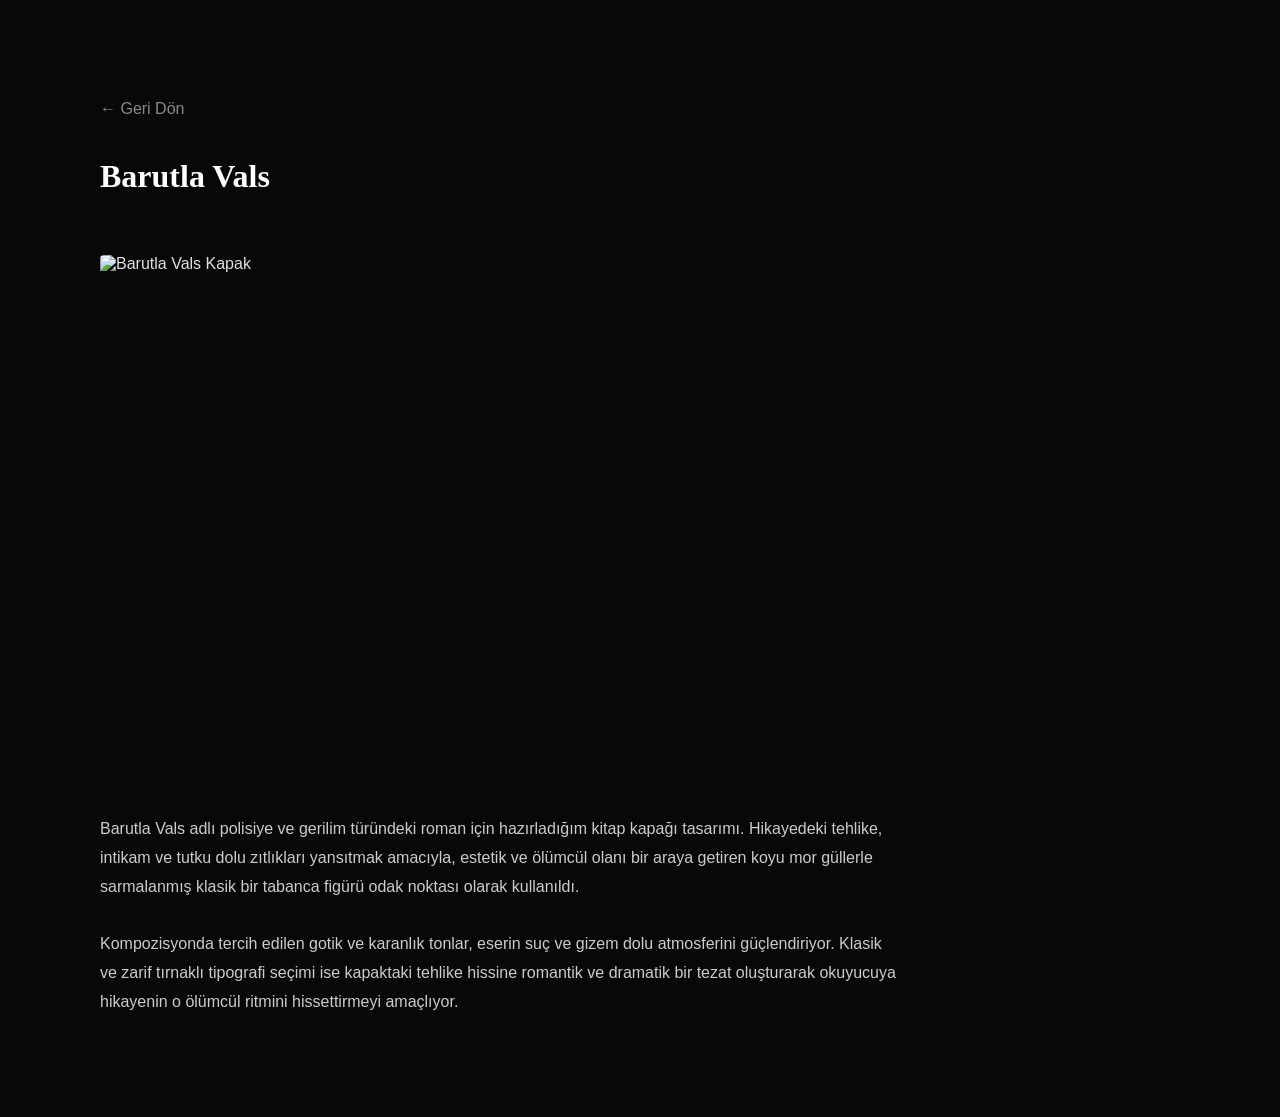
==== barutla-vals.html @ 6afc1987 "Add files via upload" ====
<!DOCTYPE html>
<html lang="tr">
<head>
    <meta charset="UTF-8">
    <meta name="viewport" content="width=device-width, initial-scale=1.0">
    <title>Barutla Vals | Meyra Özer</title>
    <link rel="stylesheet" href="style.css">
</head>
<body style="padding: 100px;">

   <a href="javascript:history.back()" style="color: #888; text-decoration: none;">← Geri Dön</a>
    
    <h1 style="font-family: 'Playfair Display', serif; margin: 40px 0; color: #fff;">Barutla Vals</h1>
    
    <div class="project-slider">
        <img src="images/barutla-vals/bv-01.jpg" alt="Barutla Vals Kapak">
    </div>
    
    <div style="max-width: 800px; line-height: 1.8; color: #ccc; margin-top: 40px;">
        <p>Barutla Vals adlı polisiye ve gerilim türündeki roman için hazırladığım kitap kapağı tasarımı. Hikayedeki tehlike, intikam ve tutku dolu zıtlıkları yansıtmak amacıyla, estetik ve ölümcül olanı bir araya getiren koyu mor güllerle sarmalanmış klasik bir tabanca figürü odak noktası olarak kullanıldı.</p>
        <br>
        <p>Kompozisyonda tercih edilen gotik ve karanlık tonlar, eserin suç ve gizem dolu atmosferini güçlendiriyor. Klasik ve zarif tırnaklı tipografi seçimi ise kapaktaki tehlike hissine romantik ve dramatik bir tezat oluşturarak okuyucuya hikayenin o ölümcül ritmini hissettirmeyi amaçlıyor.</p>
    </div>

    <script>
        const slider = document.querySelector('.project-slider');
        slider.addEventListener('wheel', (evt) => {
            if (Math.abs(evt.deltaX) > 0) return; 
            evt.preventDefault();
            if (evt.deltaY > 0) { slider.scrollLeft += 550; } 
            else { slider.scrollLeft -= 550; }
        });
    </script>
</body>
</html>
---- style.css ----
/* GLOBAL AYARLAR */
* {
    margin: 0;
    padding: 0;
    box-sizing: border-box;
}

body {
    background-color: #080808; 
    color: #e0e0e0;
    font-family: 'Inter', sans-serif;
    overflow-x: hidden;
    scroll-behavior: smooth;
}

/* ------------------- */
/* HERO (KAPAK) BÖLÜMÜ */
/* ------------------- */
.hero-section {
    position: relative;
    width: 100%;
    height: 100vh;
    display: flex;
    justify-content: center;
    align-items: center;
    overflow: hidden;
}

.bg-video {
    position: absolute;
    top: 50%;
    left: 50%;
    min-width: 100%;
    min-height: 100%;
    transform: translate(-50%, -50%);
    object-fit: cover;
    z-index: 1;
    opacity: 0.8; 
}

.video-overlay {
    position: absolute;
    top: 0;
    left: 0;
    width: 100%;
    height: 100%;
    background: radial-gradient(circle, rgba(0,0,0,0.4) 0%, rgba(0,0,0,0.85) 100%);
    z-index: 2;
}

.hero-content {
    position: relative;
    z-index: 3;
    text-align: center;
}

.hero-content h1 {
    font-family: 'Playfair Display', serif;
    font-size: 95px;
    font-weight: 400;
    letter-spacing: 14px;
    color: #ffffff;
    margin-bottom: 15px;
    text-shadow: 0 10px 30px rgba(0,0,0,0.8);
}

.hero-content p {
    font-size: 14px;
    font-weight: 300;
    color: #a0a0a0;
    letter-spacing: 8px;
    text-transform: uppercase;
    margin-bottom: 60px;
}

.scroll-indicator {
    font-size: 11px;
    color: #e3e3e3;
    letter-spacing: 3px;
    text-transform: uppercase;
    animation: floating 2.5s ease-in-out infinite;
    line-height: 2;
}

/* ------------------- */
/* YÜKLENME ANİMASYONLARI (FADE UP) */
/* ------------------- */
.fade-up {
    opacity: 0;
    transform: translateY(30px);
    animation: fadeUpAnim 1.2s cubic-bezier(0.16, 1, 0.3, 1) forwards;
}

.delay-1 { animation-delay: 0.3s; }
.delay-2 { animation-delay: 0.6s; }

@keyframes fadeUpAnim {
    to {
        opacity: 1;
        transform: translateY(0);
    }
}

@keyframes floating {
    0%, 100% { transform: translateY(0); }
    50% { transform: translateY(10px); }
}

/* ------------------- */
/* PROJELER GALERİSİ */
/* ------------------- */
main {
    max-width: 1300px;
    margin: 0 auto;
    padding: 120px 30px;
}

.section-header {
    margin-bottom: 60px;
    display: flex;
    align-items: center;
    gap: 20px;
}

.section-title {
    font-family: 'Playfair Display', serif;
    font-size: 32px;
    font-weight: 400;
    color: #fff;
    letter-spacing: 2px;
}

.line {
    flex-grow: 1;
    height: 1px;
    background: linear-gradient(90deg, #333, transparent);
}

.gallery {
    display: grid;
    grid-template-columns: repeat(auto-fit, minmax(340px, 1fr));
    gap: 40px;
}

.project-card {
    background: rgba(20, 20, 20, 0.4);
    border: 1px solid rgba(255, 255, 255, 0.05);
    border-radius: 2px; 
    backdrop-filter: blur(10px); 
    overflow: hidden;
    cursor: pointer;
    transition: all 0.5s cubic-bezier(0.16, 1, 0.3, 1);
}

.project-card:hover {
    transform: translateY(-10px);
    border-color: rgba(255, 255, 255, 0.2);
    box-shadow: 0 20px 40px rgba(0,0,0,0.6);
}

.card-img-placeholder {
    width: 100%;
    height: 300px;
    background-color: #111;
    transition: transform 0.7s ease;
}

.project-card:hover .card-img-placeholder {
    transform: scale(1.05); 
    background-color: #1a1a1a;
}

.project-info {
    padding: 25px;
    position: relative;
    background: linear-gradient(0deg, #0f0f0f 0%, transparent 100%);
    margin-top: -50px; 
}

.project-info h3 {
    font-family: 'Playfair Display', serif;
    font-size: 22px;
    color: #fff;
    font-weight: 400;
    margin-bottom: 6px;
    letter-spacing: 1px;
}

.project-info p {
    font-size: 13px;
    color: #888;
    letter-spacing: 1.5px;
    font-weight: 300;
    text-transform: uppercase;
}

.reveal {
    opacity: 0;
    transform: translateY(50px);
    transition: all 0.9s cubic-bezier(0.16, 1, 0.3, 1);
}

.reveal.active {
    opacity: 1;
    transform: translateY(0);
}

footer {
    text-align: center;
    padding: 80px 20px;
    color: #555;
    font-size: 13px;
    letter-spacing: 2px;
    background: linear-gradient(0deg, #050505 0%, #080808 100%);
}

footer p {
    margin-bottom: 12px;
}

/* ------------------- */
/* SLIDER (KAYDIRMALI GALERİ) */
/* ------------------- */
.project-slider {
    display: flex;
    gap: 20px;
    overflow-x: auto; 
    scroll-snap-type: x mandatory; 
    padding: 20px 0;
    /* scrollbar-width: none; BURADAN SİLİNMİŞ OLMALI */
}

/* İnce ve Premium Scrollbar Tasarımı */
.project-slider::-webkit-scrollbar {
    height: 6px; /* Rahat görünsün diye 3px'den 6px'e çıkardık */
}

.project-slider::-webkit-scrollbar-track {
    background: rgba(255, 255, 255, 0.05); 
    border-radius: 10px;
}

.project-slider::-webkit-scrollbar-thumb {
    background: rgba(255, 255, 255, 0.3); 
    border-radius: 10px;
}

.project-slider::-webkit-scrollbar-thumb:hover {
    background: rgba(255, 255, 255, 0.5);
}.project-slider img {
    height: 500px;
    object-fit: contain;
    scroll-snap-align: center;
    border-radius: 4px;
    transition: transform 0.3s ease;
}.card-img-real {
    width: 100%;
    height: 300px;
    object-fit: cover; 
    transition: transform 0.7s ease;
    display: block; 
}

.project-card:hover .card-img-real {
    transform: scale(1.05);
}
/* --- KUSURSUZ NAVBAR TASARIMI --- */
.navbar {
    position: fixed; /* Menüyü yukarıya sabitler, seninle aşağı kayar */
    top: 0;
    left: 0;
    width: 100%;
    padding: 25px 50px;
    display: flex;
    justify-content: space-between;
    align-items: center;
    background: rgba(10, 10, 10, 0.4); /* Şeffaf siyah arka plan */
    backdrop-filter: blur(10px); /* Arkadaki yazıları buzlu cam gibi flulaştırır */
    -webkit-backdrop-filter: blur(10px); /* Safari desteği */
    z-index: 1000; /* Her zaman en üstte durmasını sağlar */
    box-sizing: border-box;
    border-bottom: 1px solid rgba(255, 255, 255, 0.05); /* Çok ince, zarif bir alt çizgi */
}

.navbar .logo {
    font-family: 'Keep Calm', serif;
    color: #fff;
    text-decoration: none;
    font-size: 1.5rem;
    letter-spacing: 3px;
}

.navbar .nav-links {
    display: flex;
    gap: 40px;
}

.navbar .nav-links a {
    color: #a0a0a0;
    text-decoration: none;
    font-size: 0.85rem;
    letter-spacing: 2px;
    text-transform: uppercase;
    transition: color 0.3s ease;
}

.navbar .nav-links a:hover {
    color: #fff; /* Üzerine gelince parlasın */
}
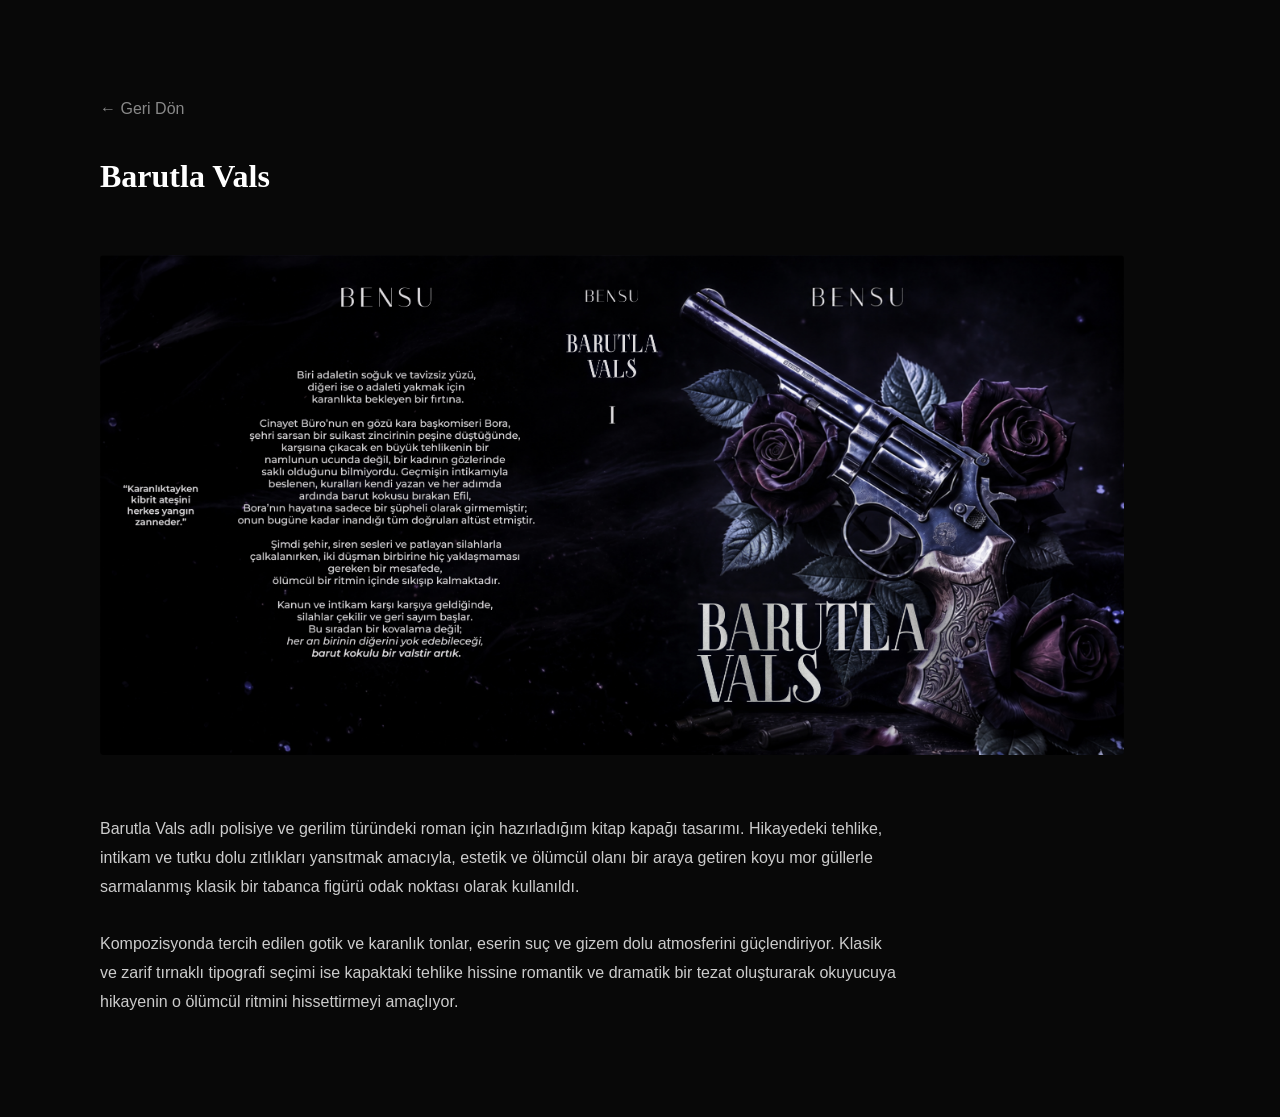
==== commit 37e875ce: "Add files via upload" ====
--- a/barutla-vals.html
+++ b/barutla-vals.html
@@ -13,7 +13,7 @@
     <h1 style="font-family: 'Playfair Display', serif; margin: 40px 0; color: #fff;">Barutla Vals</h1>
     
     <div class="project-slider">
-        <img src="images/barutla-vals/bv-01.jpg" alt="Barutla Vals Kapak">
+        <img src="barutla-vals/bv-01.jpg" alt="Barutla Vals Kapak">
     </div>
     
     <div style="max-width: 800px; line-height: 1.8; color: #ccc; margin-top: 40px;">
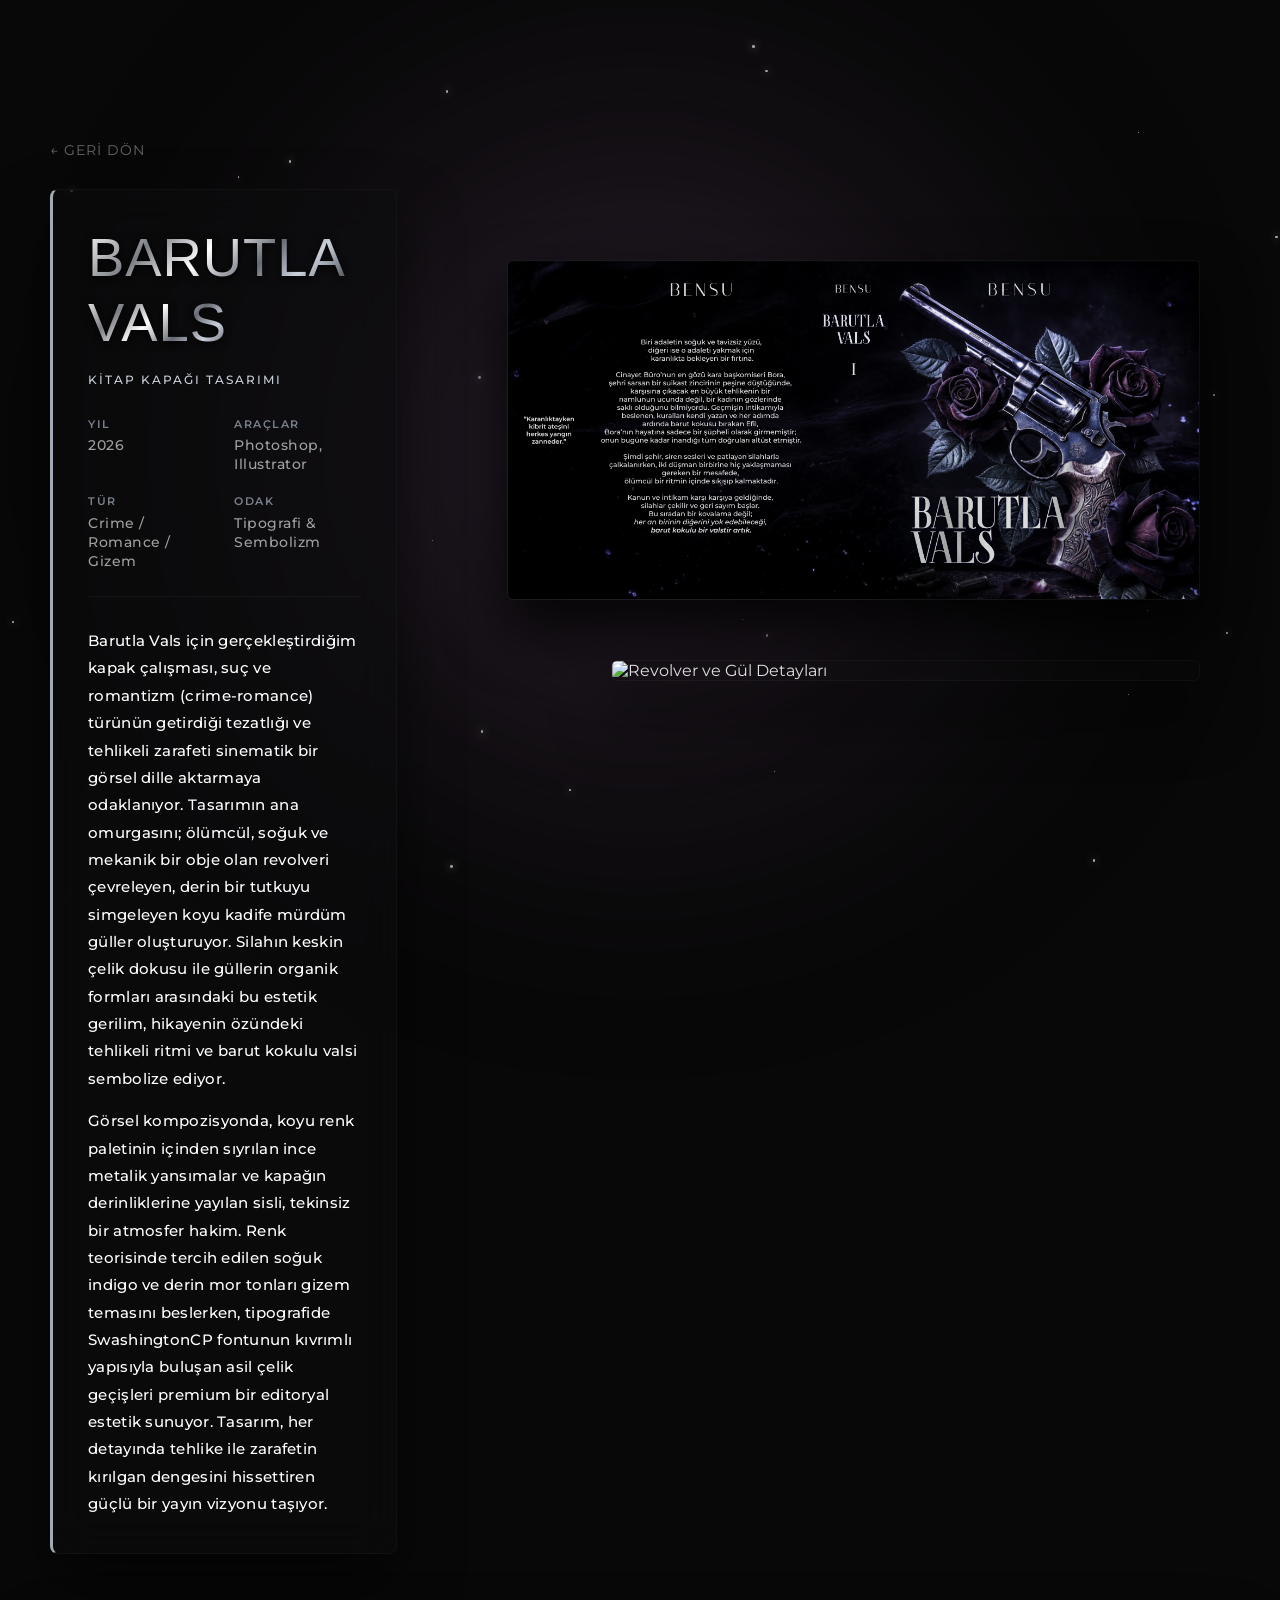
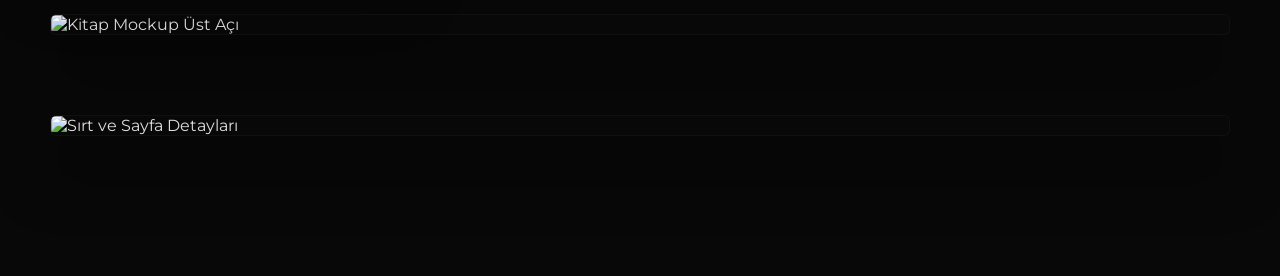
==== commit 43fdc6a8: "Add files via upload" ====
--- a/barutla-vals.html
+++ b/barutla-vals.html
@@ -5,31 +5,318 @@
     <meta name="viewport" content="width=device-width, initial-scale=1.0">
     <title>Barutla Vals | Meyra Özer</title>
     <link rel="stylesheet" href="style.css">
+    
+    <!-- GOOGLE FONTS: Montserrat -->
+    <link rel="preconnect" href="https://fonts.googleapis.com">
+    <link rel="preconnect" href="https://fonts.gstatic.com" crossorigin>
+    <link href="https://fonts.googleapis.com/css2?family=Montserrat:wght@300;400;500;600;700&display=swap" rel="stylesheet">
+    
+    <style>
+        /* PROJEYE ÖZEL SOĞUK METALİK RENK AYARI */
+        :root {
+            --project-glow-color: #4f3754e3; 
+        }
+
+        body {
+            padding: 0 !important;
+            background-color: #080808;
+            font-family: 'Montserrat', sans-serif;
+            overflow-x: hidden;
+        }
+
+        /* ÖZEL SOĞUK AMBİANS IŞIĞI (SİLAH ÇELİĞİ GRİSİ) */
+        .project-bg-glow {
+            position: fixed;
+            top: 50%;
+            left: 50%;
+            transform: translate(-50%, -50%);
+            width: 900px;
+            height: 900px;
+            background: radial-gradient(circle, var(--project-glow-color) 0%, transparent 75%);
+            filter: blur(120px);
+            z-index: -1;
+            pointer-events: none;
+            opacity: 0.6;
+            animation: pulseGlow 8s ease-in-out infinite alternate;
+        }
+
+        @keyframes pulseGlow {
+            0% { opacity: 0.4; transform: translate(-50%, -50%) scale(0.95); }
+            100% { opacity: 0.7; transform: translate(-50%, -50%) scale(1.05); }
+        }
+
+        /* UÇUŞAN SOĞUK GÜMÜŞ YILDIZLAR SİSTEMİ */
+        .star-field {
+            position: fixed;
+            top: 0;
+            left: 0;
+            width: 100vw;
+            height: 100vh;
+            pointer-events: none;
+            z-index: -1;
+            overflow: hidden;
+        }
+
+        .star {
+            position: absolute;
+            background-color: rgba(220, 225, 235, 0.75); 
+            border-radius: 50%;
+            box-shadow: 0 0 8px rgba(255, 255, 255, 0.8), 0 0 15px rgba(220, 225, 235, 0.3);
+            animation: flyAndTwinkle linear infinite;
+        }
+
+        @keyframes flyAndTwinkle {
+            0% { transform: translateY(0) rotate(0deg); opacity: 0; }
+            10% { opacity: 0.7; }
+            90% { opacity: 0.7; }
+            100% { transform: translateY(-120vh) rotate(360deg); opacity: 0; }
+        }
+
+        /* KEMİK İSKELET BÖLÜM 1: YAN YANA EDİTORYAL DÜZEN */
+        .case-study-container {
+            display: flex;
+            max-width: 1600px;
+            margin: 0 auto;
+            padding: 140px 50px 60px 50px;
+            gap: 80px;
+        }
+
+        /* SOL TARAF: AKICI METİN ALANI */
+        .project-meta-side {
+            flex: 1;
+            max-width: 450px;
+        }
+
+        .back-btn {
+            color: #666;
+            text-decoration: none;
+            font-size: 0.9rem;
+            letter-spacing: 1px;
+            transition: color 0.3s ease;
+            display: inline-block;
+            margin-bottom: 30px;
+        }
+        .back-btn:hover { color: #fff; }
+
+        /* PREMIUM EDİTORYAL KART TASARIMI */
+        .editorial-card {
+            background: rgba(12, 12, 14, 0.6);
+            border: 1px solid rgba(255, 255, 255, 0.03);
+            border-left: 3px solid #a3aab5; 
+            border-radius: 8px;
+            padding: 35px;
+            backdrop-filter: blur(20px);
+            -webkit-backdrop-filter: blur(20px);
+            box-shadow: 0 30px 60px rgba(0, 0, 0, 0.5);
+        }
+
+        /* JİLET GİBİ KESKİN SWASHINGTONCP BAŞLIĞI */
+        .case-study-container .editorial-card h1 {
+            font-family: 'swashingtonCP', sans-serif !important; 
+            font-size: 3.40rem !important; 
+            line-height: 1.2 !important;   
+            margin-bottom: 16px !important;
+            letter-spacing: 1px !important;
+            text-transform: none !important; 
+            font-weight: 400 !important; 
+            
+            /* İSTEDİĞİN GİBİ: Arkadaki tüm renkli parlamalar/sisler silindi, harfler jilet gibi net ve keskin kaldı */
+            filter: drop-shadow(0 2px 4px rgba(0, 0, 0, 0.95)) !important;
+        }
+
+        /* BAŞLIK GRADYAN DOKUNUŞU (ÇOK DAHA DAĞINIK KROM/METAL ETKİSİ) */
+        .case-study-container .editorial-card h1 span {
+            display: inline-block !important; 
+            /* Beyaz ve koyu gri tonları asimetrik olarak sıkıştırıldı; sıvı metal kırılmaları tavan yaptı */
+            background: linear-gradient(135deg, #ffffff 0%, #7b7e83 25%, #ffffff 45%, #666a73 65%, #cbd1db 80%, #333840 100%) !important;
+            -webkit-background-clip: text !important;
+            -webkit-text-fill-color: transparent !important;
+            background-clip: text !important;
+            margin-right: 12px !important;
+        }
+
+        .editorial-card .project-category {
+            font-size: 0.75rem; 
+            color: #cbd1db; 
+            letter-spacing: 2px;
+            text-transform: uppercase;
+            margin-bottom: 30px;
+            font-weight: 500;
+        }
+
+        /* PROJE KÜNYESİ (GRID) */
+        .project-spec-grid {
+            display: grid;
+            grid-template-columns: 1fr 1fr;
+            gap: 20px;
+            margin-bottom: 30px;
+            padding-bottom: 25px;
+            border-bottom: 1px solid rgba(255, 255, 255, 0.05);
+        }
+
+        .spec-item {
+            font-size: 0.85rem;
+            color: #a0a0a0;
+            letter-spacing: 0.5px;
+            line-height: 1.4;
+            font-weight: 500;
+        }
+
+        .spec-item span {
+            display: block;
+            font-size: 0.70rem; 
+            color: #7a828e; 
+            text-transform: uppercase;
+            letter-spacing: 1.5px;
+            margin-bottom: 4px;
+            font-weight: 600;
+        }
+
+        /* BEMBEYAZ VE MEDIUM TASARIM AÇIKLAMALARI */
+        .project-description {
+            color: #ffffff !important; 
+            line-height: 1.8;
+            font-size: 0.95rem;
+            font-weight: 500 !important; 
+            letter-spacing: 0.3px;
+        }
+        .project-description p { margin-bottom: 15px; }
+        .project-description p:last-child { margin-bottom: 0; }
+
+        /* SAĞ TARAF: YAN GALERİ KABI (İLK 2 FOTOĞRAF) */
+        .project-visuals-side {
+            flex: 2;
+            display: flex;
+            flex-direction: column;
+            gap: 60px;
+        }
+
+        /* KEMİK İSKELET BÖLÜM 2: METİN BİTTİKTEN SONRA EKRANI KAPLAYAN DEV GALERİ */
+        .full-width-visuals {
+            max-width: 1600px;
+            margin: 0 auto;
+            padding: 0 50px 140px 50px;
+            display: flex;
+            flex-direction: column;
+            gap: 80px;
+        }
+
+        /* GENEL GÖRSEL STİLLERİ */
+        .showcase-img {
+            width: 100%;
+            height: auto;
+            object-fit: contain;
+            border-radius: 6px;
+            border: 1px solid rgba(255, 255, 255, 0.03);
+            background: rgba(10, 10, 10, 0.2);
+            box-shadow: 0 30px 60px rgba(0,0,0,0.8);
+            transition: transform 0.5s ease, box-shadow 0.5s ease;
+        }
+        .showcase-img:hover {
+            transform: scale(1.01);
+            box-shadow: 0 40px 80px rgba(0,0,0,0.9), 0 0 40px rgba(255,255,255,0.05);
+        }
+
+        .img-wide { width: 100%; }
+        .img-focus { width: 85%; align-self: flex-end; }
+        
+        /* DEV MERKEZLİ GÖRSEL */
+        .img-centered {
+            width: 100%;
+            max-width: 1200px; 
+            margin: 0 auto;
+        }
+
+        /* TELEFON UYUMU */
+        @media (max-width: 992px) {
+            .case-study-container {
+                flex-direction: column;
+                padding: 100px 20px 30px 20px;
+                gap: 50px;
+            }
+            .project-meta-side {
+                max-width: 100%;
+            }
+            .case-study-container .editorial-card h1 { font-size: 2.3rem !important; }
+            .full-width-visuals { padding: 0 20px 100px 20px; gap: 40px; }
+            .img-focus, .img-centered { width: 100%; }
+        }
+    </style>
 </head>
-<body style="padding: 100px;">
-
-   <a href="javascript:history.back()" style="color: #888; text-decoration: none;">← Geri Dön</a>
-    
-    <h1 style="font-family: 'Playfair Display', serif; margin: 40px 0; color: #fff;">Barutla Vals</h1>
-    
-    <div class="project-slider">
-        <img src="barutla-vals/bv-01.jpg" alt="Barutla Vals Kapak">
+<body>
+
+    <!-- Soğuk Gümüş Yıldızlar Alanı -->
+    <div class="star-field" id="starField"></div>
+
+    <!-- Arka Plandaki Gizemli Çelik/Platin Nebula Işığı -->
+    <div class="project-bg-glow"></div>
+
+    <!-- BÖLÜM 1: Metin ve İlk 2 Görsel Yan Yana (Boşluk Kalmayan Alan) -->
+    <div class="case-study-container">
+        
+        <aside class="project-meta-side">
+            <a href="javascript:history.back()" class="back-btn">← GERİ DÖN</a>
+            
+            <div class="editorial-card">
+                <h1><span>BARUTLA</span> <span>VALS</span></h1>
+                <div class="project-category">KİTAP KAPAĞI TASARIMI</div>
+                
+                <div class="project-spec-grid">
+                    <div class="spec-item">
+                        <span>YIL</span>
+                        2026
+                    </div>
+                    <div class="spec-item">
+                        <span>ARAÇLAR</span>
+                        Photoshop, Illustrator
+                    </div>
+                    <div class="spec-item">
+                        <span>TÜR</span>
+                        Crime / Romance / Gizem
+                    </div>
+                    <div class="spec-item">
+                        <span>ODAK</span>
+                        Tipografi & Sembolizm
+                    </div>
+                </div>
+
+                <div class="project-description">
+                    <p>Barutla Vals için gerçekleştirdiğim kapak çalışması, suç ve romantizm (crime-romance) türünün getirdiği tezatlığı ve tehlikeli zarafeti sinematik bir görsel dille aktarmaya odaklanıyor. Tasarımın ana omurgasını; ölümcül, soğuk ve mekanik bir obje olan revolveri çevreleyen, derin bir tutkuyu simgeleyen koyu kadife mürdüm güller oluşturuyor. Silahın keskin çelik dokusu ile güllerin organik formları arasındaki bu estetik gerilim, hikayenin özündeki tehlikeli ritmi ve barut kokulu valsi sembolize ediyor.</p>
+                    <p>Görsel kompozisyonda, koyu renk paletinin içinden sıyrılan ince metalik yansımalar ve kapağın derinliklerine yayılan sisli, tekinsiz bir atmosfer hakim. Renk teorisinde tercih edilen soğuk indigo ve derin mor tonları gizem temasını beslerken, tipografide SwashingtonCP fontunun kıvrımlı yapısıyla buluşan asil çelik geçişleri premium bir editoryal estetik sunuyor. Tasarım, her detayında tehlike ile zarafetin kırılgan dengesini hissettiren güçlü bir yayın vizyonu taşıyor.</p>
+                </div>
+            </div>
+        </aside>
+
+        <!-- İlk İki Büyük Görsel -->
+        <main class="project-visuals-side">
+            <img src="barutla-vals/bv-01.jpg" alt="Barutla Vals Tam Kapak" class="showcase-img img-wide">
+            <img src="barutla-vals/bv-02.jpg" alt="Revolver ve Gül Detayları" class="showcase-img img-focus">
+        </main>
+
     </div>
-    
-    <div style="max-width: 800px; line-height: 1.8; color: #ccc; margin-top: 40px;">
-        <p>Barutla Vals adlı polisiye ve gerilim türündeki roman için hazırladığım kitap kapağı tasarımı. Hikayedeki tehlike, intikam ve tutku dolu zıtlıkları yansıtmak amacıyla, estetik ve ölümcül olanı bir araya getiren koyu mor güllerle sarmalanmış klasik bir tabanca figürü odak noktası olarak kullanıldı.</p>
-        <br>
-        <p>Kompozisyonda tercih edilen gotik ve karanlık tonlar, eserin suç ve gizem dolu atmosferini güçlendiriyor. Klasik ve zarif tırnaklı tipografi seçimi ise kapaktaki tehlike hissine romantik ve dramatik bir tezat oluşturarak okuyucuya hikayenin o ölümcül ritmini hissettirmeyi amaçlıyor.</p>
-    </div>
-
+
+    <!-- BÖLÜM 2: Sadece 3 ve 4. Görsellerin Yer Aldığı Temiz Alan (5. Görsel Tamamen Uçuruldu) -->
+    <section class="full-width-visuals">
+        <img src="barutla-vals/bv-03.jpg" alt="Kitap Mockup Üst Açı" class="showcase-img img-centered">
+        <img src="barutla-vals/bv-04.jpg" alt="Sırt ve Sayfa Detayları" class="showcase-img img-centered">
+    </section>
+
+    <!-- Yıldızları Dinamik Üreten Küçük Sihirli Script -->
     <script>
-        const slider = document.querySelector('.project-slider');
-        slider.addEventListener('wheel', (evt) => {
-            if (Math.abs(evt.deltaX) > 0) return; 
-            evt.preventDefault();
-            if (evt.deltaY > 0) { slider.scrollLeft += 550; } 
-            else { slider.scrollLeft -= 550; }
-        });
+        const starField = document.getElementById('starField');
+        const starCount = 40; 
+        for (let i = 0; i < starCount; i++) {
+            const star = document.createElement('div');
+            star.className = 'star';
+            star.style.left = Math.random() * 100 + 'vw';
+            star.style.top = Math.random() * 100 + 'vh';
+            const size = Math.random() * 2 + 1; 
+            star.style.width = size + 'px';
+            star.style.height = size + 'px';
+            star.style.animationDuration = Math.random() * 6 + 5 + 's'; 
+            starField.appendChild(star);
+        }
     </script>
+
 </body>
 </html>
--- a/style.css
+++ b/style.css
@@ -5,12 +5,33 @@
     box-sizing: border-box;
 }
 
+/* TÜM SAYFANIN PREMIUM SCROLLBAR TASARIMI */
+::-webkit-scrollbar {
+    width: 8px;
+}
+
+::-webkit-scrollbar-track {
+    background: #050505;
+}
+
+::-webkit-scrollbar-thumb {
+    background: rgba(255, 255, 255, 0.1);
+    border-radius: 4px;
+    border: 2px solid #050505;
+    transition: background 0.3s ease;
+}
+
+::-webkit-scrollbar-thumb:hover {
+    background: rgba(255, 182, 193, 0.4); /* Toz pembe temaya uyumlu loş hover */
+}
+
 body {
     background-color: #080808; 
     color: #e0e0e0;
-    font-family: 'Inter', sans-serif;
+    font-family: 'Montserrat', sans-serif; /* Yepyeni Montserrat fontumuz */
     overflow-x: hidden;
     scroll-behavior: smooth;
+    isolation: isolate; /* Işıkları duvarın arkasından öne çıkaran sihirli kod */
 }
 
 /* ------------------- */
@@ -48,20 +69,28 @@
     z-index: 2;
 }
 
+/* HERO İÇERİK KABI */
 .hero-content {
     position: relative;
     z-index: 3;
     text-align: center;
-}
-
+    filter: drop-shadow(0 0 25px rgba(255, 255, 255, 0.25)); /* Güvenli parlama alanı */
+}
+
+/* GÜNCELLENEN GRAFİKSEL H1 BAŞLIĞI */
 .hero-content h1 {
-    font-family: 'Playfair Display', serif;
+    font-family: 'Playfair Display', serif; /* Başlığın o asil tırnaklı kontrastı korunuyor */
     font-size: 95px;
     font-weight: 400;
     letter-spacing: 14px;
-    color: #ffffff;
     margin-bottom: 15px;
-    text-shadow: 0 10px 30px rgba(0,0,0,0.8);
+    line-height: 1.2;
+    
+    /* Beyazdan parlak gümüş griye keskin degrade */
+    background: linear-gradient(180deg, #ffffff 30%, #cccccc 100%);
+    -webkit-background-clip: text;
+    -webkit-text-fill-color: transparent;
+    background-clip: text;
 }
 
 .hero-content p {
@@ -126,14 +155,16 @@
     font-family: 'Playfair Display', serif;
     font-size: 32px;
     font-weight: 400;
-    color: #fff;
     letter-spacing: 2px;
+    background: linear-gradient(180deg, #ffffff 50%, #b0b0b0 100%);
+    -webkit-background-clip: text;
+    -webkit-text-fill-color: transparent;
 }
 
 .line {
     flex-grow: 1;
     height: 1px;
-    background: linear-gradient(90deg, #333, transparent);
+    background: linear-gradient(90deg, rgba(255,255,255,0.4), rgba(106, 27, 154, 0.2), transparent);
 }
 
 .gallery {
@@ -152,12 +183,6 @@
     transition: all 0.5s cubic-bezier(0.16, 1, 0.3, 1);
 }
 
-.project-card:hover {
-    transform: translateY(-10px);
-    border-color: rgba(255, 255, 255, 0.2);
-    box-shadow: 0 20px 40px rgba(0,0,0,0.6);
-}
-
 .card-img-placeholder {
     width: 100%;
     height: 300px;
@@ -227,12 +252,10 @@
     overflow-x: auto; 
     scroll-snap-type: x mandatory; 
     padding: 20px 0;
-    /* scrollbar-width: none; BURADAN SİLİNMİŞ OLMALI */
-}
-
-/* İnce ve Premium Scrollbar Tasarımı */
+}
+
 .project-slider::-webkit-scrollbar {
-    height: 6px; /* Rahat görünsün diye 3px'den 6px'e çıkardık */
+    height: 6px; 
 }
 
 .project-slider::-webkit-scrollbar-track {
@@ -245,15 +268,15 @@
     border-radius: 10px;
 }
 
-.project-slider::-webkit-scrollbar-thumb:hover {
-    background: rgba(255, 255, 255, 0.5);
-}.project-slider img {
+.project-slider img {
     height: 500px;
     object-fit: contain;
     scroll-snap-align: center;
     border-radius: 4px;
     transition: transform 0.3s ease;
-}.card-img-real {
+}
+
+.card-img-real {
     width: 100%;
     height: 300px;
     object-fit: cover; 
@@ -264,9 +287,10 @@
 .project-card:hover .card-img-real {
     transform: scale(1.05);
 }
+
 /* --- KUSURSUZ NAVBAR TASARIMI --- */
 .navbar {
-    position: fixed; /* Menüyü yukarıya sabitler, seninle aşağı kayar */
+    position: fixed; 
     top: 0;
     left: 0;
     width: 100%;
@@ -274,12 +298,12 @@
     display: flex;
     justify-content: space-between;
     align-items: center;
-    background: rgba(10, 10, 10, 0.4); /* Şeffaf siyah arka plan */
-    backdrop-filter: blur(10px); /* Arkadaki yazıları buzlu cam gibi flulaştırır */
-    -webkit-backdrop-filter: blur(10px); /* Safari desteği */
-    z-index: 1000; /* Her zaman en üstte durmasını sağlar */
+    background: rgba(10, 10, 10, 0.4); 
+    backdrop-filter: blur(10px); 
+    -webkit-backdrop-filter: blur(10px); 
+    z-index: 1000; 
     box-sizing: border-box;
-    border-bottom: 1px solid rgba(255, 255, 255, 0.05); /* Çok ince, zarif bir alt çizgi */
+    border-bottom: 1px solid rgba(255, 255, 255, 0.05); 
 }
 
 .navbar .logo {
@@ -305,5 +329,114 @@
 }
 
 .navbar .nav-links a:hover {
-    color: #fff; /* Üzerine gelince parlasın */
+    color: #fff; 
+}
+
+/* EKRAN KÜÇÜLDÜĞÜNDE DEVREYE GİRECEK KODLAR */
+@media (max-width: 768px) {
+    nav, .navbar, header {
+        flex-direction: column !important;
+        gap: 15px;
+        text-align: center;
+        padding: 10px;
+    }
+    
+    h1 {
+        font-size: 2.5rem !important;
+        line-height: 1.2;
+    }
+    
+    h2, h3 {
+        font-size: 1.8rem !important;
+    }
+    
+    img {
+        max-width: 100% !important;
+        height: auto !important;
+    }
+    
+    .container, section, main {
+        padding-left: 15px !important;
+        padding-right: 15px !important;
+    }
+}
+
+/* =================================================== */
+/* SOFT TOZ PEMBE NEBULA IŞIKLARI (YENİ VE HIZLI)       */
+/* =================================================== */
+.ambient-blob {
+    position: fixed;
+    width: 850px;
+    height: 850px;
+    border-radius: 50%;
+    pointer-events: none;
+    z-index: -1; 
+    filter: blur(150px);
+    mix-blend-mode: screen;
+    opacity: 0.22;
+    animation: floatNebula 12s ease-in-out infinite alternate;
+}
+
+.blob-1 {
+    top: -25%;
+    left: -20%;
+    background: radial-gradient(circle, rgba(255, 182, 193, 0.6) 0%, rgba(244, 143, 177, 0.2) 50%, transparent 70%);
+    animation-duration: 9s;
+}
+
+.blob-2 {
+    top: 20%;
+    right: -20%;
+    background: radial-gradient(circle, rgba(224, 176, 255, 0.5) 0%, rgba(255, 192, 203, 0.15) 50%, transparent 70%);
+    animation-duration: 14s;
+    animation-delay: -3s;
+}
+
+.blob-3 {
+    bottom: -25%;
+    left: -15%;
+    background: radial-gradient(circle, rgba(219, 112, 147, 0.5) 0%, rgba(244, 143, 177, 0.1) 50%, transparent 70%);
+    animation-duration: 11s;
+}
+
+@keyframes floatNebula {
+    0% { transform: translate(0, 0) scale(1) rotate(0deg); }
+    50% { transform: translate(100px, 60px) scale(1.15) rotate(120deg); }
+    100% { transform: translate(-50px, 100px) scale(0.95) rotate(240deg); }
+}
+
+/* TOZ PEMBE PREMIUM HOVER EFEKTİ */
+.project-card:hover {
+    transform: translateY(-12px) scale(1.02);
+    border-color: rgba(255, 182, 193, 0.4);
+    box-shadow: 0 25px 50px rgba(0,0,0,0.8), 0 0 40px rgba(255, 182, 193, 0.15);
+}
+
+/* =================================================== */
+/* KOZMİK GÖKYÜZÜ VE UÇUŞAN YILDIZLAR TASARIMI          */
+/* =================================================== */
+.star-field {
+    position: fixed;
+    top: 0;
+    left: 0;
+    width: 100vw;
+    height: 100vh;
+    pointer-events: none;
+    z-index: -1;
+    overflow: hidden;
+}
+
+.star {
+    position: absolute;
+    background-color: rgba(255, 255, 255, 0.85);
+    border-radius: 50%;
+    box-shadow: 0 0 10px rgba(255, 255, 255, 0.8), 0 0 20px rgba(138, 43, 226, 0.4);
+    animation: flyAndTwinkle linear infinite;
+}
+
+@keyframes flyAndTwinkle {
+    0% { transform: translateY(0) rotate(0deg); opacity: 0; }
+    10% { opacity: 0.8; }
+    90% { opacity: 0.8; }
+    100% { transform: translateY(-120vh) rotate(360deg); opacity: 0; }
 }
